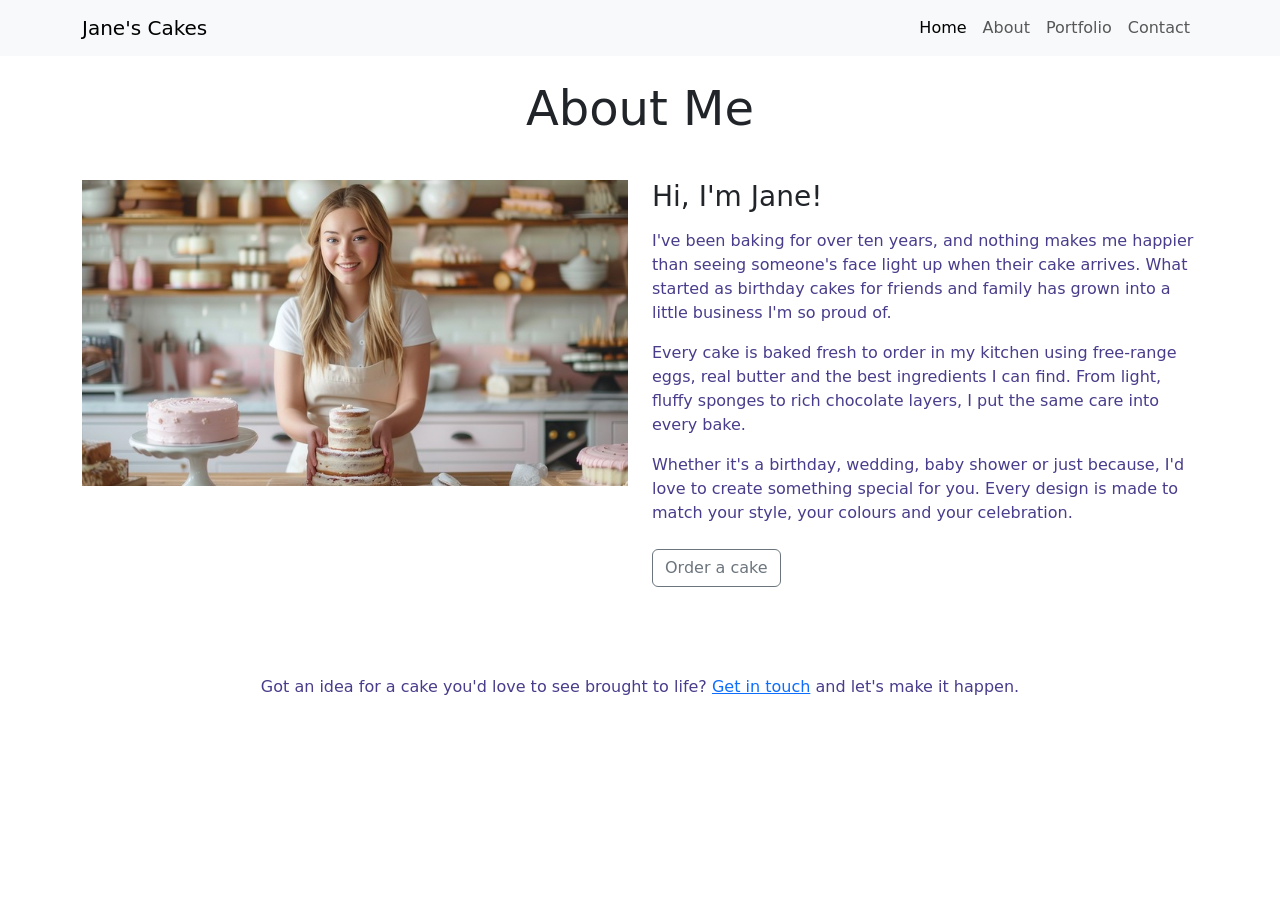
==== about.html @ 8e5c43bd "Add README documentation." ====
<!doctype html>
<html lang="en">
  <head>
    <meta charset="UTF-8" />
    <meta name="viewport" content="width=device-width, initial-scale=1.0" />
    <title> About ME </title>
    <!-- Bootstrap CSS Link -->
    <link
      href="https://cdn.jsdelivr.net/npm/bootstrap@5.3.3/dist/css/bootstrap.min.css"
      rel="stylesheet"
      integrity="sha384-QWTKZyjpPEjISv5WaRU9OFeRpok6YctnYmDr5pNlyT2bRjXh0JMhjY6hW+ALEwIH"
      crossorigin="anonymous"
    />
      <link rel="stylesheet" href="assets/css/style.css" />
  </head>

  <body>
   <nav class="navbar navbar-expand-sm bg-body-tertiary">
      <div class="container">
        <a class="navbar-brand" href="index.html">Jane's Cakes</a>
        <button
          class="navbar-toggler"
          type="button"
          data-bs-toggle="collapse"
          data-bs-target="#navbarSupportedContent"
          aria-controls="navbarSupportedContent"
          aria-expanded="false"
          aria-label="Toggle navigation"
        >
          <span class="navbar-toggler-icon"></span>
        </button>
        <div class="collapse navbar-collapse" id="navbarSupportedContent">
          <ul class="navbar-nav ms-auto">
            <li class="nav-item">
              <a class="nav-link active" aria-current="page" href="index.html">Home</a>
            </li>
            <li class="nav-item">
              <a class="nav-link" href="about.html">About</a>
            </li>
            <li class="nav-item">
              <a class="nav-link" href="portfolio.html">Portfolio</a>
            </li>
            <li class="nav-item">
              <a class="nav-link" href="contact.html">Contact</a>
            </li>
          </ul>
        </div>
      </div>
    </nav>


    <!-- main content -->
    <main>
      <!-- About section links to #about href in navbar -->

      <!-- portfolio section starts here -->
      <section id="about" class="container pb-4">
  <div class="row">
    <div class="col-12 text-center my-4">
      <h2 class="display-5">About Me</h2>
    </div>
  </div>

  <!-- new row for image + text -->
  <div class="row">
    <!-- image column (left) -->
    <div class="col-12 col-md-6 mb-4">
      <img
        src="assets/images/Jane.jpg"
        class="img-fluid"
        alt="Jane holding a layered cake in her kitchen"
      />
    </div>

    <!-- text column (right) -->
    <div class="col-12 col-md-6 mb-4 align-self-center">
      <h3 class="mb-3">Hi, I'm Jane!</h3>
      <p>  I've been baking for over ten years, and nothing makes me happier than
              seeing someone's face light up when their cake arrives. What started as
              birthday cakes for friends and family has grown into a little business
              I'm so proud of.</p>
      <p>
              Every cake is baked fresh to order in my kitchen using free-range eggs,
              real butter and the best ingredients I can find. From light, fluffy
              sponges to rich chocolate layers, I put the same care into every bake.
            </p>
          
      <p> Whether it's a birthday, wedding, baby shower or just because, I'd love
              to create something special for you. Every design is made to match your
              style, your colours and your celebration.</p>
      <a href="contact.html" class="btn btn-outline-secondary mt-2">Order a cake</a>
    </div>
  </div> <!-- close the new row -->
</section>       
    </main>

    <!-- Contact section -->
      <footer id="contact" class="container">
      <div class="row justify-content-center">
        <div class="col-12 text-center my-4">
          <p class="mt-3">
            Got an idea for a cake you'd love to see brought to life?
            <a href="contact.html">Get in touch</a> and let's make it happen.
          </p>
        </div>
      </div>
    </footer>

    <!-- Bootstrap JS Script-->
    <script
      src="https://cdn.jsdelivr.net/npm/bootstrap@5.3.3/dist/js/bootstrap.bundle.min.js"
      integrity="sha384-YvpcrYf0tY3lHB60NNkmXc5s9fDVZLESaAA55NDzOxhy9GkcIdslK1eN7N6jIeHz"
      crossorigin="anonymous"
    ></script>
  </body>
</html>
---- assets/css/style.css ----
.card-img-top {
  height: 250px; /* pick whatever height looks right */
  object-fit: cover; /* crops to fill the box without distorting */
}
.contact-form {
  background-color: #fdf2f4;
  padding: 1.5rem;
  border-radius: 12px;
  box-shadow: 0 4px 12px rgba(0, 0, 0, 0.08);
}
/* pink glow when you click into a box */
.contact-form .form-control:focus,
.contact-form .form-select:focus {
  border-color: #d98a9c;
  box-shadow: 0 0 0 0.2rem rgba(217, 138, 156, 0.25);
}

/* custom pink button */
.btn-cake {
  background-color: #d98a9c;
  color: white;
  border: none;
  border-radius: 8px;
  padding: 0.6rem;
  font-weight: 600;
}

p {
  color: darkslateblue;
}

.container {
  display: grid;
  /* grid-template-columns: 1fr 1fr 1fr; */
  grid-template-columns: 1fr;
  gap:10px;
  
}

@media only screen and (min-width: 768px) {
  body {
    grid-template-columns: 1fr 1fr 1fr;
  }
}
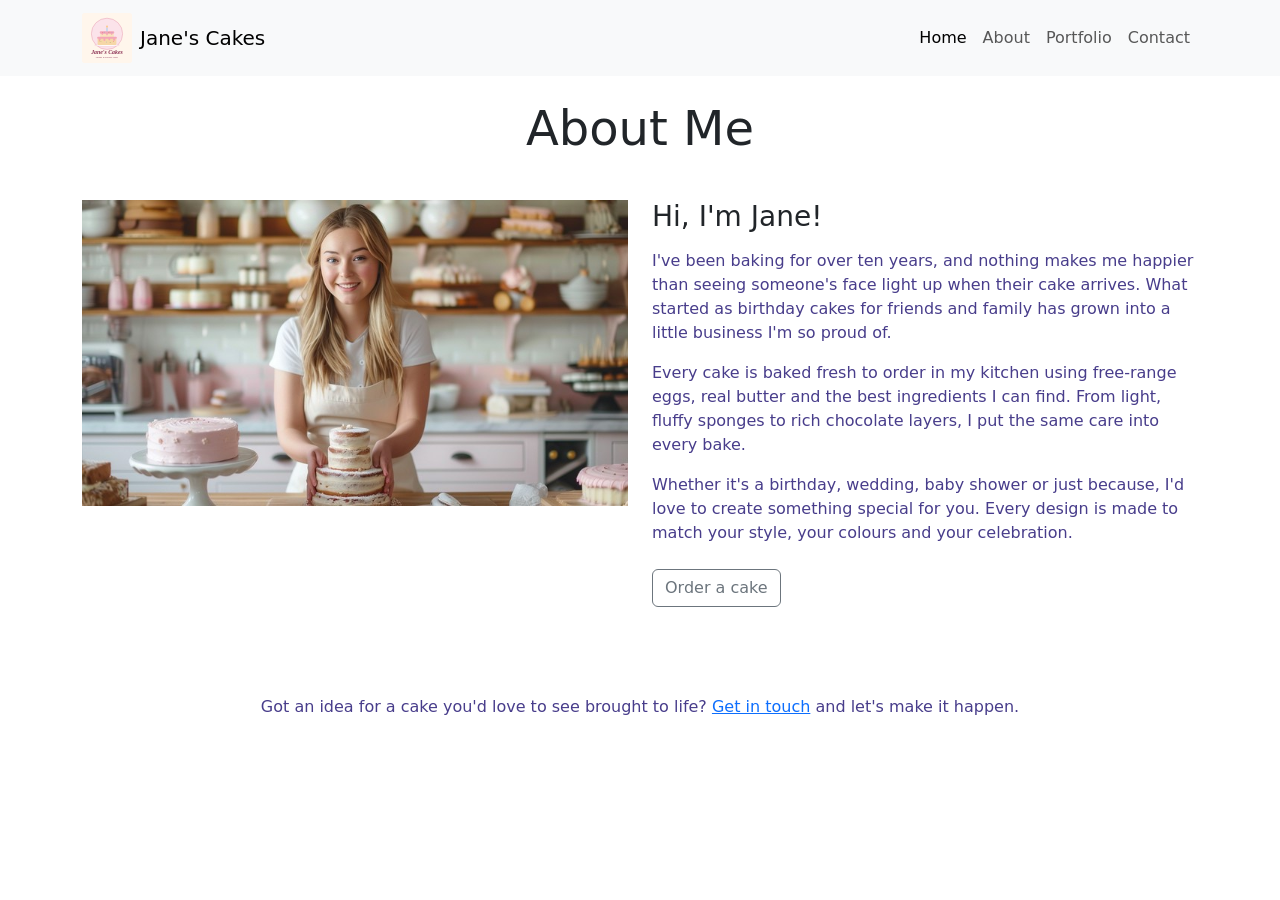
==== commit 7ac723e5: "Improve contact page layout, map styling and navbar logo" ====
--- a/about.html
+++ b/about.html
@@ -17,7 +17,10 @@
   <body>
    <nav class="navbar navbar-expand-sm bg-body-tertiary">
       <div class="container">
-        <a class="navbar-brand" href="index.html">Jane's Cakes</a>
+        <a class="navbar-brand d-flex align-items-center" href="index.html">
+          <img src="assets/images/Janes_Cakes_Logo.svg" alt="Jane's Cakes logo" class="logo me-2">
+          Jane's Cakes
+        </a>
         <button
           class="navbar-toggler"
           type="button"
--- a/assets/css/style.css
+++ b/assets/css/style.css
@@ -42,3 +42,37 @@
     grid-template-columns: 1fr 1fr 1fr;
   }
 }
+
+/* Portfolio card images: same height, cropped neatly */
+.portfolio-img {
+  height: 180px;
+  object-fit: cover;
+}
+
+/* Keep the logo within the navbar height */
+.logo {
+  height: 50px;
+  width: auto;
+}
+
+/* Contact page map: matches the form panel */
+.map-frame {
+  border: 0;
+  border-radius: 12px;
+  box-shadow: 0 4px 12px rgba(0, 0, 0, 0.08);
+  width: 100%;
+  height: 350px;
+}
+
+/* Contact details under the map */
+.contact-details {
+  background-color: #fdf2f4;
+  padding: 1rem 1.5rem;
+  border-radius: 12px;
+  font-style: normal;
+  color: darkslateblue;
+}
+
+.contact-details a {
+  color: #b5566e;
+}
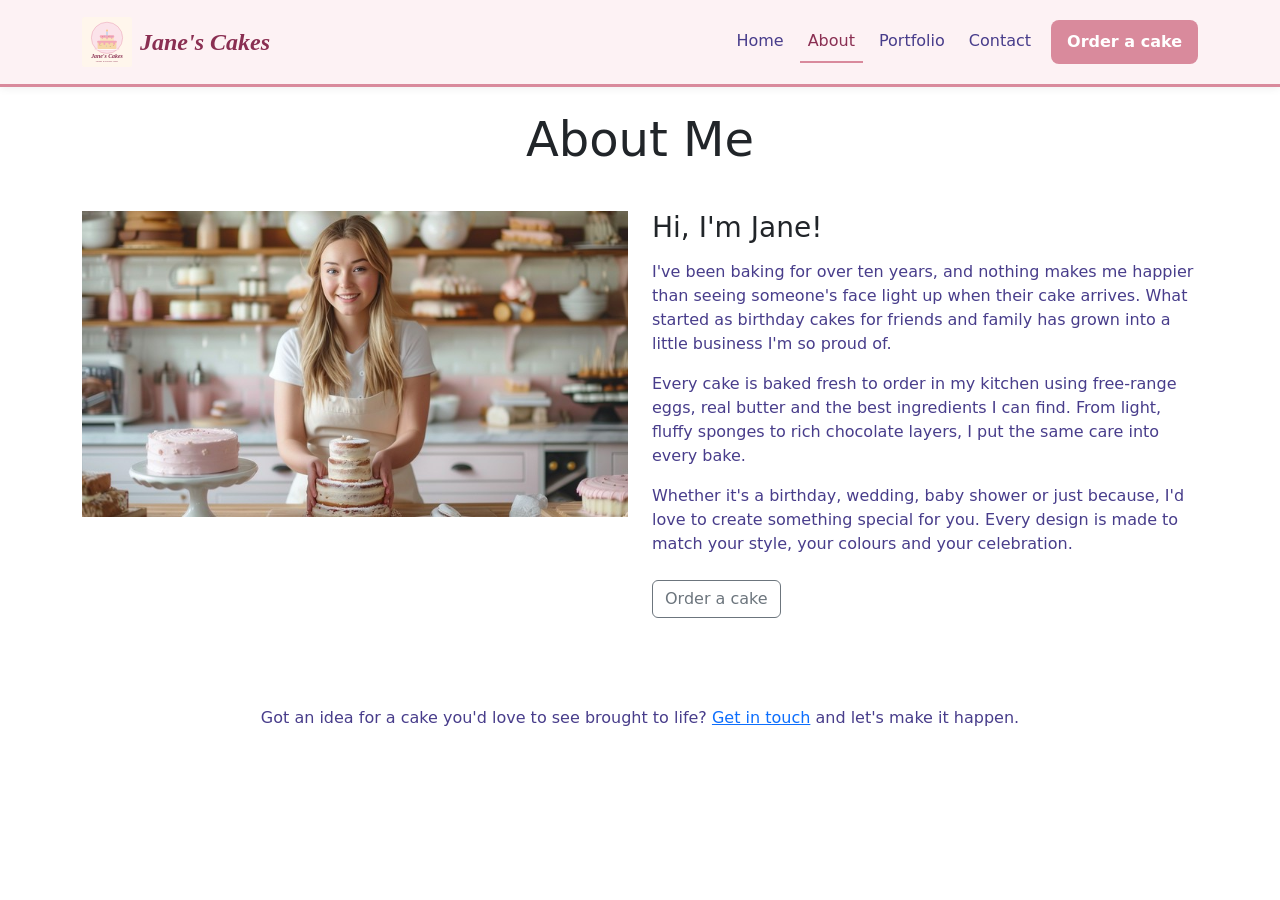
==== commit 5c7e2d7c: "Restyle navbar with brand colours, logo and Order a cake button" ====
--- a/about.html
+++ b/about.html
@@ -15,7 +15,7 @@
   </head>
 
   <body>
-   <nav class="navbar navbar-expand-sm bg-body-tertiary">
+   <nav class="navbar navbar-expand-sm sticky-top">
       <div class="container">
         <a class="navbar-brand d-flex align-items-center" href="index.html">
           <img src="assets/images/Janes_Cakes_Logo.svg" alt="Jane's Cakes logo" class="logo me-2">
@@ -33,18 +33,21 @@
           <span class="navbar-toggler-icon"></span>
         </button>
         <div class="collapse navbar-collapse" id="navbarSupportedContent">
-          <ul class="navbar-nav ms-auto">
+          <ul class="navbar-nav ms-auto align-items-sm-center">
             <li class="nav-item">
-              <a class="nav-link active" aria-current="page" href="index.html">Home</a>
+              <a class="nav-link" href="index.html">Home</a>
             </li>
             <li class="nav-item">
-              <a class="nav-link" href="about.html">About</a>
+              <a class="nav-link active" aria-current="page" href="about.html">About</a>
             </li>
             <li class="nav-item">
               <a class="nav-link" href="portfolio.html">Portfolio</a>
             </li>
             <li class="nav-item">
               <a class="nav-link" href="contact.html">Contact</a>
+            </li>
+            <li class="nav-item ms-sm-2 mt-2 mt-sm-0">
+              <a class="btn btn-cake px-3" href="contact.html">Order a cake</a>
             </li>
           </ul>
         </div>
--- a/assets/css/style.css
+++ b/assets/css/style.css
@@ -76,3 +76,73 @@
 .contact-details a {
   color: #b5566e;
 }
+
+.navbar {
+  background-color: #fdf2f4;
+  border-bottom: 3px solid #d98a9c;
+  box-shadow: 0 2px 8px rgba(0, 0, 0, 0.06);
+}
+
+.navbar-brand {
+  font-family: Georgia, "Times New Roman", serif;
+  font-style: italic;
+  font-weight: 700;
+  font-size: 1.5rem;
+  color: #8b2f52;
+}
+
+.navbar .nav-link {
+  color: darkslateblue;
+  font-weight: 500;
+  margin: 0 0.25rem;
+  border-bottom: 2px solid transparent;
+}
+
+.navbar .nav-link:hover,
+.navbar .nav-link.active {
+  color: #8b2f52;
+  border-bottom-color: #d98a9c;
+}
+
+.navbar {
+  padding-top: 0.75rem;
+  padding-bottom: 0.75rem;
+}
+/* ---------- Navbar ---------- */
+.navbar {
+  background-color: #fdf2f4;
+  border-bottom: 3px solid #d98a9c;
+  box-shadow: 0 2px 8px rgba(0, 0, 0, 0.06);
+  padding-top: 0.75rem;
+  padding-bottom: 0.75rem;
+}
+
+/* "Jane's Cakes" text styled to match the logo wordmark */
+.navbar-brand,
+.navbar-brand:hover {
+  font-family: Georgia, "Times New Roman", serif;
+  font-style: italic;
+  font-weight: 700;
+  font-size: 1.5rem;
+  color: #8a2f52;
+}
+
+/* Menu links: berry colour and pink underline for hover and current page */
+.navbar .nav-link {
+  color: darkslateblue;
+  font-weight: 500;
+  margin: 0 0.25rem;
+  border-bottom: 2px solid transparent;
+}
+
+.navbar .nav-link:hover,
+.navbar .nav-link.active {
+  color: #8a2f52;
+  border-bottom-color: #d98a9c;
+}
+
+/* Darker pink on hover for the custom button */
+.btn-cake:hover {
+  background-color: #c9768a;
+  color: white;
+}
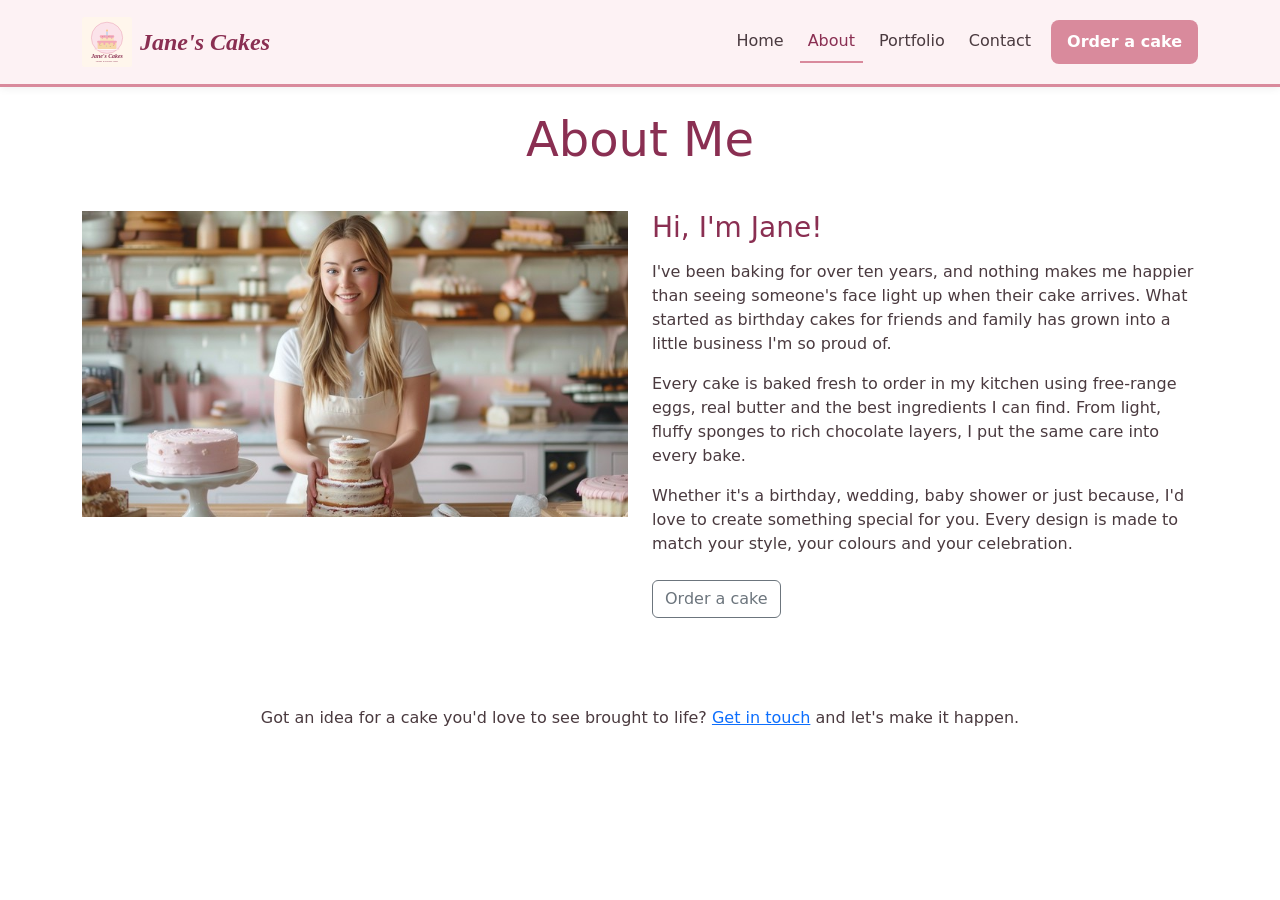
==== commit aebe7070: "Fix HTML validation: rename images, remove trailing slashes, add h1 headings" ====
--- a/about.html
+++ b/about.html
@@ -1,17 +1,16 @@
 <!doctype html>
 <html lang="en">
   <head>
-    <meta charset="UTF-8" />
-    <meta name="viewport" content="width=device-width, initial-scale=1.0" />
+    <meta charset="UTF-8">
+    <meta name="viewport" content="width=device-width, initial-scale=1.0">
     <title> About ME </title>
     <!-- Bootstrap CSS Link -->
     <link
       href="https://cdn.jsdelivr.net/npm/bootstrap@5.3.3/dist/css/bootstrap.min.css"
       rel="stylesheet"
       integrity="sha384-QWTKZyjpPEjISv5WaRU9OFeRpok6YctnYmDr5pNlyT2bRjXh0JMhjY6hW+ALEwIH"
-      crossorigin="anonymous"
-    />
-      <link rel="stylesheet" href="assets/css/style.css" />
+      crossorigin="anonymous">
+      <link rel="stylesheet" href="assets/css/style.css">
   </head>
 
   <body>
@@ -63,7 +62,7 @@
       <section id="about" class="container pb-4">
   <div class="row">
     <div class="col-12 text-center my-4">
-      <h2 class="display-5">About Me</h2>
+      <h1 class="display-5">About Me</h1>
     </div>
   </div>
 
@@ -74,8 +73,7 @@
       <img
         src="assets/images/Jane.jpg"
         class="img-fluid"
-        alt="Jane holding a layered cake in her kitchen"
-      />
+        alt="Jane holding a layered cake in her kitchen">
     </div>
 
     <!-- text column (right) -->
--- a/assets/css/style.css
+++ b/assets/css/style.css
@@ -1,113 +1,28 @@
-.card-img-top {
-  height: 250px; /* pick whatever height looks right */
-  object-fit: cover; /* crops to fill the box without distorting */
-}
-.contact-form {
-  background-color: #fdf2f4;
-  padding: 1.5rem;
-  border-radius: 12px;
-  box-shadow: 0 4px 12px rgba(0, 0, 0, 0.08);
-}
-/* pink glow when you click into a box */
-.contact-form .form-control:focus,
-.contact-form .form-select:focus {
-  border-color: #d98a9c;
-  box-shadow: 0 0 0 0.2rem rgba(217, 138, 156, 0.25);
+/* ==========================================
+   Colours
+   Pale pink  #fdf2f4   Pink     #d98a9c
+   Berry      #8a2f52   Charcoal #4a3a3f
+   ========================================== */
+
+/* ---------- Text ---------- */
+p {
+  color: #4a3a3f; /* warm charcoal: soft, easy to read, suits the pinks */
 }
 
-/* custom pink button */
-.btn-cake {
-  background-color: #d98a9c;
-  color: white;
-  border: none;
-  border-radius: 8px;
-  padding: 0.6rem;
-  font-weight: 600;
+h1,
+h2,
+h3 {
+  color: #8a2f52; /* berry, from the logo */
 }
 
-p {
-  color: darkslateblue;
+/* ---------- Layout ---------- */
+/* Note: this overrides Bootstrap's .container on every page */
+.container {
+  display: grid;
+  grid-template-columns: 1fr;
+  gap: 10px;
 }
 
-.container {
-  display: grid;
-  /* grid-template-columns: 1fr 1fr 1fr; */
-  grid-template-columns: 1fr;
-  gap:10px;
-  
-}
-
-@media only screen and (min-width: 768px) {
-  body {
-    grid-template-columns: 1fr 1fr 1fr;
-  }
-}
-
-/* Portfolio card images: same height, cropped neatly */
-.portfolio-img {
-  height: 180px;
-  object-fit: cover;
-}
-
-/* Keep the logo within the navbar height */
-.logo {
-  height: 50px;
-  width: auto;
-}
-
-/* Contact page map: matches the form panel */
-.map-frame {
-  border: 0;
-  border-radius: 12px;
-  box-shadow: 0 4px 12px rgba(0, 0, 0, 0.08);
-  width: 100%;
-  height: 350px;
-}
-
-/* Contact details under the map */
-.contact-details {
-  background-color: #fdf2f4;
-  padding: 1rem 1.5rem;
-  border-radius: 12px;
-  font-style: normal;
-  color: darkslateblue;
-}
-
-.contact-details a {
-  color: #b5566e;
-}
-
-.navbar {
-  background-color: #fdf2f4;
-  border-bottom: 3px solid #d98a9c;
-  box-shadow: 0 2px 8px rgba(0, 0, 0, 0.06);
-}
-
-.navbar-brand {
-  font-family: Georgia, "Times New Roman", serif;
-  font-style: italic;
-  font-weight: 700;
-  font-size: 1.5rem;
-  color: #8b2f52;
-}
-
-.navbar .nav-link {
-  color: darkslateblue;
-  font-weight: 500;
-  margin: 0 0.25rem;
-  border-bottom: 2px solid transparent;
-}
-
-.navbar .nav-link:hover,
-.navbar .nav-link.active {
-  color: #8b2f52;
-  border-bottom-color: #d98a9c;
-}
-
-.navbar {
-  padding-top: 0.75rem;
-  padding-bottom: 0.75rem;
-}
 /* ---------- Navbar ---------- */
 .navbar {
   background-color: #fdf2f4;
@@ -115,6 +30,12 @@
   box-shadow: 0 2px 8px rgba(0, 0, 0, 0.06);
   padding-top: 0.75rem;
   padding-bottom: 0.75rem;
+}
+
+/* Keep the logo within the navbar height */
+.logo {
+  height: 50px;
+  width: auto;
 }
 
 /* "Jane's Cakes" text styled to match the logo wordmark */
@@ -129,7 +50,7 @@
 
 /* Menu links: berry colour and pink underline for hover and current page */
 .navbar .nav-link {
-  color: darkslateblue;
+  color: #4a3a3f;
   font-weight: 500;
   margin: 0 0.25rem;
   border-bottom: 2px solid transparent;
@@ -141,8 +62,62 @@
   border-bottom-color: #d98a9c;
 }
 
-/* Darker pink on hover for the custom button */
+/* ---------- Buttons ---------- */
+.btn-cake {
+  background-color: #d98a9c;
+  color: white;
+  border: none;
+  border-radius: 8px;
+  padding: 0.6rem;
+  font-weight: 600;
+}
+
 .btn-cake:hover {
-  background-color: #c9768a;
+  background-color: #c9768a; /* slightly darker pink on hover */
   color: white;
 }
+
+/* ---------- Cards ---------- */
+.card-img-top {
+  height: 250px;    /* home page card images */
+  object-fit: cover; /* crops to fill the box without distorting */
+}
+
+.portfolio-img {
+  height: 180px; /* smaller images for the 4-column portfolio grid */
+}
+
+/* ---------- Contact page ---------- */
+.contact-form {
+  background-color: #fdf2f4;
+  padding: 1.5rem;
+  border-radius: 12px;
+  box-shadow: 0 4px 12px rgba(0, 0, 0, 0.08);
+}
+
+/* Pink glow when you click into a box */
+.contact-form .form-control:focus,
+.contact-form .form-select:focus {
+  border-color: #d98a9c;
+  box-shadow: 0 0 0 0.2rem rgba(217, 138, 156, 0.25);
+}
+
+.map-frame {
+  border: 0;
+  border-radius: 12px;
+  box-shadow: 0 4px 12px rgba(0, 0, 0, 0.08);
+  width: 100%;
+  height: 350px;
+}
+
+.contact-details {
+  background-color: #fdf2f4;
+  padding: 1rem 1.5rem;
+  border-radius: 12px;
+  font-style: normal;
+  color: #4a3a3f;
+}
+
+.contact-details a {
+  color: #8a2f52;
+}
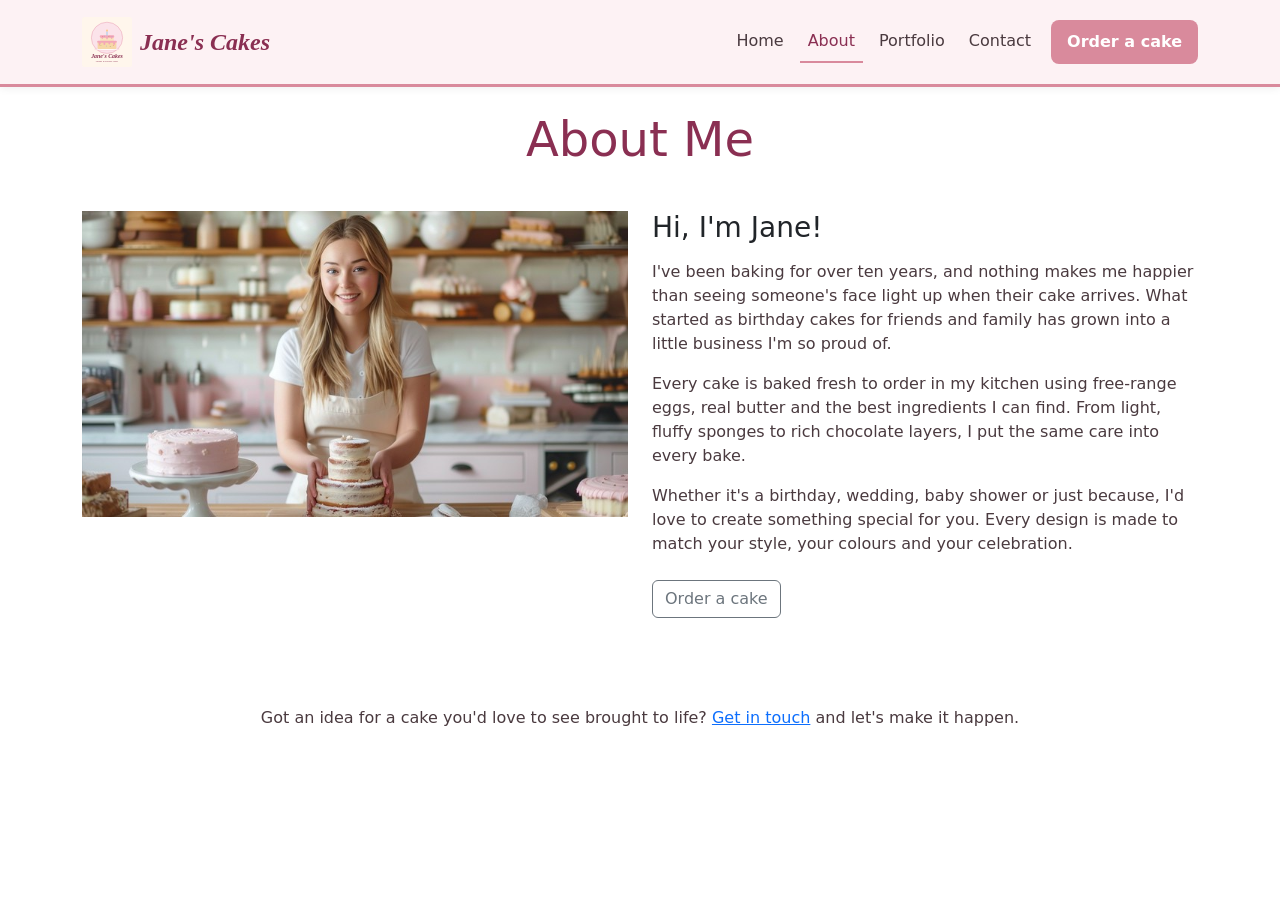
==== commit fdf8cd89: "Fix heading order for HTML validation" ====
--- a/about.html
+++ b/about.html
@@ -78,7 +78,7 @@
 
     <!-- text column (right) -->
     <div class="col-12 col-md-6 mb-4 align-self-center">
-      <h3 class="mb-3">Hi, I'm Jane!</h3>
+      <h2 class="h3 mb-3">Hi, I'm Jane!</h2>
       <p>  I've been baking for over ten years, and nothing makes me happier than
               seeing someone's face light up when their cake arrives. What started as
               birthday cakes for friends and family has grown into a little business
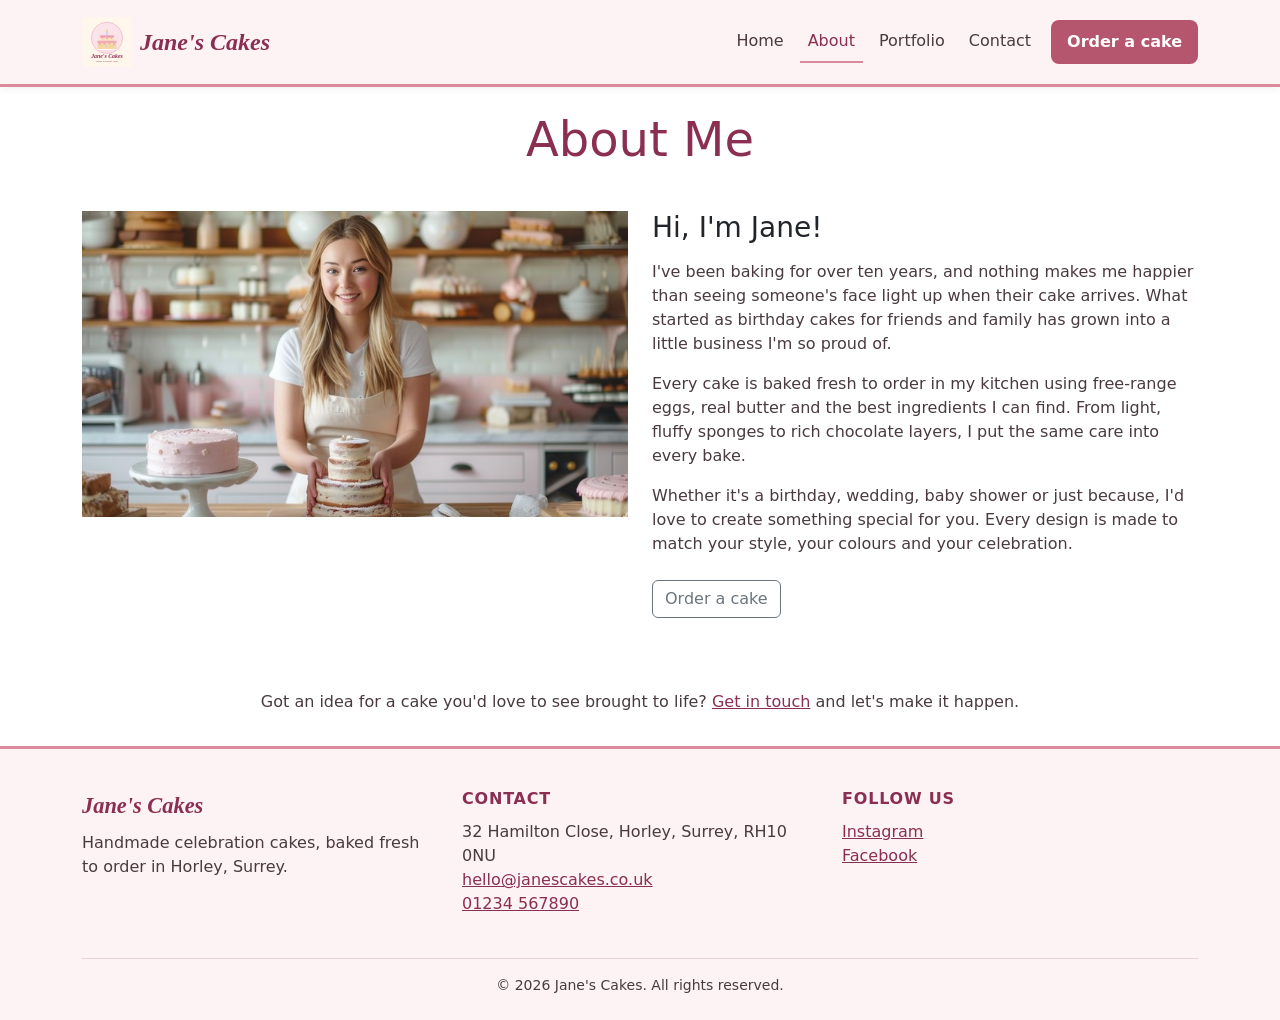
==== commit b7d9d911: "Add site-wide footer and brand-coloured links" ====
--- a/about.html
+++ b/about.html
@@ -3,6 +3,7 @@
   <head>
     <meta charset="UTF-8">
     <meta name="viewport" content="width=device-width, initial-scale=1.0">
+    <meta name="description" content="Meet Jane, the baker behind Jane's Cakes, creating custom celebration cakes in Horley, Surrey.">
     <title> About ME </title>
     <!-- Bootstrap CSS Link -->
     <link
@@ -11,6 +12,7 @@
       integrity="sha384-QWTKZyjpPEjISv5WaRU9OFeRpok6YctnYmDr5pNlyT2bRjXh0JMhjY6hW+ALEwIH"
       crossorigin="anonymous">
       <link rel="stylesheet" href="assets/css/style.css">
+      <link rel="icon" href="assets/images/Janes_Cakes_Logo.svg" type="image/svg+xml">
   </head>
 
   <body>
@@ -98,15 +100,41 @@
 </section>       
     </main>
 
-    <!-- Contact section -->
-      <footer id="contact" class="container">
-      <div class="row justify-content-center">
-        <div class="col-12 text-center my-4">
-          <p class="mt-3">
-            Got an idea for a cake you'd love to see brought to life?
-            <a href="contact.html">Get in touch</a> and let's make it happen.
-          </p>
+    <!-- Call to action (not shown on the contact page) -->
+    <aside class="container text-center my-4">
+      <p class="cta-text mb-0">
+        Got an idea for a cake you'd love to see brought to life?
+        <a href="contact.html">Get in touch</a> and let's make it happen.
+      </p>
+    </aside>
+
+    <!-- Site footer (same on every page) -->
+    <footer class="site-footer">
+      <div class="container">
+        <div class="row row-cols-1 row-cols-md-3 g-4">
+          <div class="col">
+            <p class="footer-brand">Jane's Cakes</p>
+            <p>Handmade celebration cakes, baked fresh to order in Horley, Surrey.</p>
+          </div>
+          <div class="col">
+            <h2 class="footer-heading">Contact</h2>
+            <!-- TODO: replace with real email and phone number, or remove -->
+            <address class="mb-0">
+              32 Hamilton Close, Horley, Surrey, RH10 0NU<br>
+              <a href="mailto:hello@janescakes.co.uk">hello@janescakes.co.uk</a><br>
+              <a href="tel:+441234567890">01234 567890</a>
+            </address>
+          </div>
+          <div class="col">
+            <h2 class="footer-heading">Follow us</h2>
+            <!-- TODO: replace with Jane's real social media pages -->
+            <ul class="list-unstyled mb-0">
+              <li><a href="https://www.instagram.com/" target="_blank" rel="noopener" aria-label="Instagram (opens in a new tab)">Instagram</a></li>
+              <li><a href="https://www.facebook.com/" target="_blank" rel="noopener" aria-label="Facebook (opens in a new tab)">Facebook</a></li>
+            </ul>
+          </div>
         </div>
+        <p class="footer-copy">&copy; 2026 Jane's Cakes. All rights reserved.</p>
       </div>
     </footer>
 
--- a/assets/css/style.css
+++ b/assets/css/style.css
@@ -2,6 +2,7 @@
    Colours
    Pale pink  #fdf2f4   Pink     #d98a9c
    Berry      #8a2f52   Charcoal #4a3a3f
+   Button     #b5566e
    ========================================== */
 
 /* ---------- Text ---------- */
@@ -64,7 +65,7 @@
 
 /* ---------- Buttons ---------- */
 .btn-cake {
-  background-color: #d98a9c;
+  background-color: #b5566e; /* deeper pink: white text passes WCAG AA contrast (4.6:1) */
   color: white;
   border: none;
   border-radius: 8px;
@@ -73,7 +74,7 @@
 }
 
 .btn-cake:hover {
-  background-color: #c9768a; /* slightly darker pink on hover */
+  background-color: #9c3f58; /* darker pink on hover */
   color: white;
 }
 
@@ -120,4 +121,74 @@
 
 .contact-details a {
   color: #8a2f52;
-}+}
+/* Delivery & collection cards (contact page) */
+.info-card {
+  background-color: #fdf2f4;
+  border-left: 4px solid #d98a9c;
+  border-radius: 12px;
+  padding: 1.25rem 1.5rem;
+}
+
+.info-card p {
+  margin-bottom: 0;
+}
+
+/* ---------- Links ---------- */
+/* Brand-coloured links instead of Bootstrap's default blue */
+main a:not(.btn),
+.cta-text a {
+  color: #8a2f52;
+}
+
+main a:not(.btn):hover,
+.cta-text a:hover {
+  color: #b5566e;
+}
+
+/* ---------- Footer ---------- */
+.site-footer {
+  background-color: #fdf2f4;
+  border-top: 3px solid #d98a9c;
+  color: #4a3a3f;
+  padding: 2.5rem 0 1.5rem;
+  margin-top: 2rem;
+}
+
+.footer-brand {
+  font-family: Georgia, "Times New Roman", serif;
+  font-style: italic;
+  font-weight: 700;
+  font-size: 1.4rem;
+  color: #8a2f52;
+  margin-bottom: 0.5rem;
+}
+
+.footer-heading {
+  font-size: 1rem;
+  font-weight: 700;
+  text-transform: uppercase;
+  letter-spacing: 0.05em;
+  color: #8a2f52;
+  margin-bottom: 0.75rem;
+}
+
+.site-footer address {
+  font-style: normal;
+}
+
+.site-footer a {
+  color: #8a2f52;
+}
+
+.site-footer a:hover {
+  color: #5e1f37; /* darker berry keeps strong contrast on the pale pink */
+}
+
+.footer-copy {
+  text-align: center;
+  font-size: 0.875rem;
+  border-top: 1px solid #ecd3da;
+  padding-top: 1rem;
+  margin: 2rem 0 0;
+}
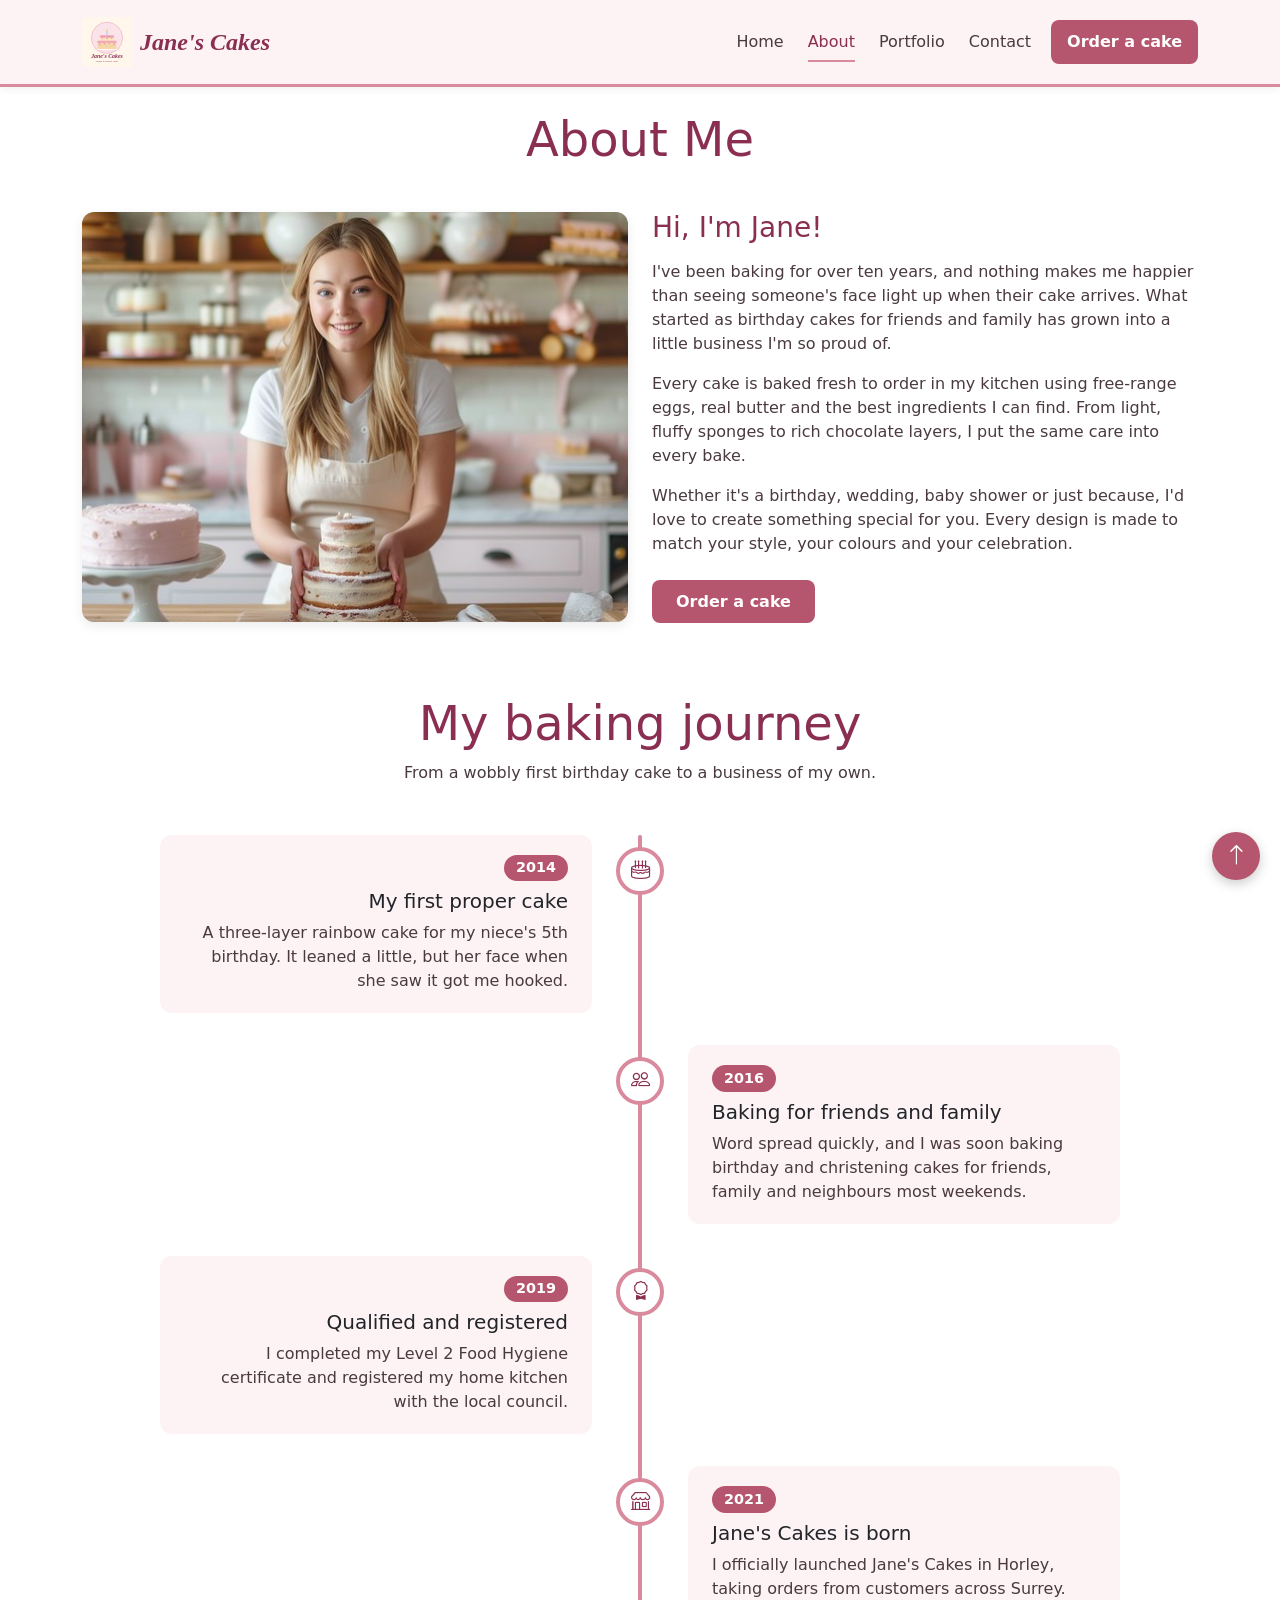
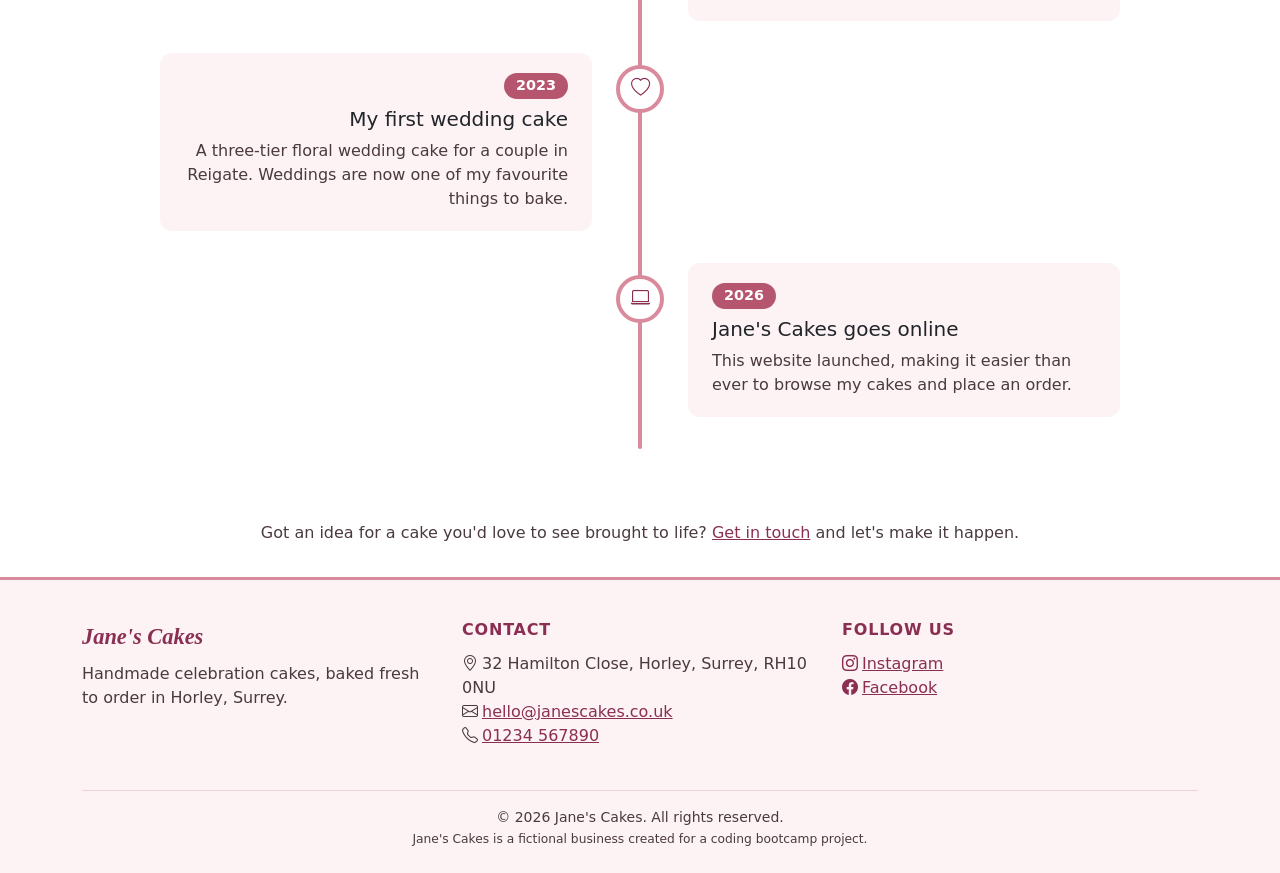
==== commit 954c0f40: "Add interactive features: reviews carousel, timeline, portfolio pop-ups, FAQ accordion, hover effect" ====
--- a/about.html
+++ b/about.html
@@ -11,11 +11,12 @@
       rel="stylesheet"
       integrity="sha384-QWTKZyjpPEjISv5WaRU9OFeRpok6YctnYmDr5pNlyT2bRjXh0JMhjY6hW+ALEwIH"
       crossorigin="anonymous">
-      <link rel="stylesheet" href="assets/css/style.css">
+      <link rel="stylesheet" href="https://cdn.jsdelivr.net/npm/bootstrap-icons@1.11.3/font/bootstrap-icons.min.css">
+    <link rel="stylesheet" href="assets/css/style.css">
       <link rel="icon" href="assets/images/Janes_Cakes_Logo.svg" type="image/svg+xml">
   </head>
 
-  <body>
+  <body id="top">
    <nav class="navbar navbar-expand-sm sticky-top">
       <div class="container">
         <a class="navbar-brand d-flex align-items-center" href="index.html">
@@ -57,7 +58,7 @@
 
 
     <!-- main content -->
-    <main>
+    <main class="fade-in">
       <!-- About section links to #about href in navbar -->
 
       <!-- portfolio section starts here -->
@@ -69,17 +70,17 @@
   </div>
 
   <!-- new row for image + text -->
-  <div class="row">
+  <div class="row align-items-center">
     <!-- image column (left) -->
     <div class="col-12 col-md-6 mb-4">
       <img
         src="assets/images/Jane.jpg"
-        class="img-fluid"
+        class="img-fluid hero-img"
         alt="Jane holding a layered cake in her kitchen">
     </div>
 
     <!-- text column (right) -->
-    <div class="col-12 col-md-6 mb-4 align-self-center">
+    <div class="col-12 col-md-6 mb-4">
       <h2 class="h3 mb-3">Hi, I'm Jane!</h2>
       <p>  I've been baking for over ten years, and nothing makes me happier than
               seeing someone's face light up when their cake arrives. What started as
@@ -94,10 +95,68 @@
       <p> Whether it's a birthday, wedding, baby shower or just because, I'd love
               to create something special for you. Every design is made to match your
               style, your colours and your celebration.</p>
-      <a href="contact.html" class="btn btn-outline-secondary mt-2">Order a cake</a>
+      <a href="contact.html" class="btn btn-cake px-4 mt-2">Order a cake</a>
     </div>
   </div> <!-- close the new row -->
-</section>       
+</section>
+
+      <!-- Timeline of Jane's baking journey -->
+      <section id="timeline" class="container pb-5">
+        <div class="text-center my-4">
+          <h2 class="display-5">My baking journey</h2>
+          <p>From a wobbly first birthday cake to a business of my own.</p>
+        </div>
+        <ol class="timeline">
+          <li class="timeline-item">
+            <span class="timeline-dot" aria-hidden="true"><i class="bi bi-cake2"></i></span>
+            <div class="timeline-content">
+              <span class="timeline-year">2014</span>
+              <h3 class="h5">My first proper cake</h3>
+              <p>A three-layer rainbow cake for my niece's 5th birthday. It leaned a little, but her face when she saw it got me hooked.</p>
+            </div>
+          </li>
+          <li class="timeline-item">
+            <span class="timeline-dot" aria-hidden="true"><i class="bi bi-people"></i></span>
+            <div class="timeline-content">
+              <span class="timeline-year">2016</span>
+              <h3 class="h5">Baking for friends and family</h3>
+              <p>Word spread quickly, and I was soon baking birthday and christening cakes for friends, family and neighbours most weekends.</p>
+            </div>
+          </li>
+          <li class="timeline-item">
+            <span class="timeline-dot" aria-hidden="true"><i class="bi bi-award"></i></span>
+            <div class="timeline-content">
+              <span class="timeline-year">2019</span>
+              <h3 class="h5">Qualified and registered</h3>
+              <p>I completed my Level 2 Food Hygiene certificate and registered my home kitchen with the local council.</p>
+            </div>
+          </li>
+          <li class="timeline-item">
+            <span class="timeline-dot" aria-hidden="true"><i class="bi bi-shop"></i></span>
+            <div class="timeline-content">
+              <span class="timeline-year">2021</span>
+              <h3 class="h5">Jane's Cakes is born</h3>
+              <p>I officially launched Jane's Cakes in Horley, taking orders from customers across Surrey.</p>
+            </div>
+          </li>
+          <li class="timeline-item">
+            <span class="timeline-dot" aria-hidden="true"><i class="bi bi-heart"></i></span>
+            <div class="timeline-content">
+              <span class="timeline-year">2023</span>
+              <h3 class="h5">My first wedding cake</h3>
+              <p>A three-tier floral wedding cake for a couple in Reigate. Weddings are now one of my favourite things to bake.</p>
+            </div>
+          </li>
+          <li class="timeline-item">
+            <span class="timeline-dot" aria-hidden="true"><i class="bi bi-laptop"></i></span>
+            <div class="timeline-content">
+              <span class="timeline-year">2026</span>
+              <h3 class="h5">Jane's Cakes goes online</h3>
+              <p>This website launched, making it easier than ever to browse my cakes and place an order.</p>
+            </div>
+          </li>
+        </ol>
+      </section>
     </main>
 
     <!-- Call to action (not shown on the contact page) -->
@@ -107,6 +166,9 @@
         <a href="contact.html">Get in touch</a> and let's make it happen.
       </p>
     </aside>
+
+    <!-- Back to top button -->
+    <a href="#top" class="back-to-top" aria-label="Back to top"><i class="bi bi-arrow-up" aria-hidden="true"></i></a>
 
     <!-- Site footer (same on every page) -->
     <footer class="site-footer">
@@ -120,21 +182,22 @@
             <h2 class="footer-heading">Contact</h2>
             <!-- TODO: replace with real email and phone number, or remove -->
             <address class="mb-0">
-              32 Hamilton Close, Horley, Surrey, RH10 0NU<br>
-              <a href="mailto:hello@janescakes.co.uk">hello@janescakes.co.uk</a><br>
-              <a href="tel:+441234567890">01234 567890</a>
+              <i class="bi bi-geo-alt me-1" aria-hidden="true"></i>32 Hamilton Close, Horley, Surrey, RH10 0NU<br>
+              <i class="bi bi-envelope me-1" aria-hidden="true"></i><a href="mailto:hello@janescakes.co.uk">hello@janescakes.co.uk</a><br>
+              <i class="bi bi-telephone me-1" aria-hidden="true"></i><a href="tel:+441234567890">01234 567890</a>
             </address>
           </div>
           <div class="col">
             <h2 class="footer-heading">Follow us</h2>
             <!-- TODO: replace with Jane's real social media pages -->
             <ul class="list-unstyled mb-0">
-              <li><a href="https://www.instagram.com/" target="_blank" rel="noopener" aria-label="Instagram (opens in a new tab)">Instagram</a></li>
-              <li><a href="https://www.facebook.com/" target="_blank" rel="noopener" aria-label="Facebook (opens in a new tab)">Facebook</a></li>
+              <li><a href="https://www.instagram.com/" target="_blank" rel="noopener" aria-label="Instagram (opens in a new tab)"><i class="bi bi-instagram me-1" aria-hidden="true"></i>Instagram</a></li>
+              <li><a href="https://www.facebook.com/" target="_blank" rel="noopener" aria-label="Facebook (opens in a new tab)"><i class="bi bi-facebook me-1" aria-hidden="true"></i>Facebook</a></li>
             </ul>
           </div>
         </div>
-        <p class="footer-copy">&copy; 2026 Jane's Cakes. All rights reserved.</p>
+        <p class="footer-copy">&copy; 2026 Jane's Cakes. All rights reserved.<br>
+          <span class="small">Jane's Cakes is a fictional business created for a coding bootcamp project.</span></p>
       </div>
     </footer>
 
--- a/assets/css/style.css
+++ b/assets/css/style.css
@@ -12,7 +12,8 @@
 
 h1,
 h2,
-h3 {
+h3,
+.h3 {
   color: #8a2f52; /* berry, from the logo */
 }
 
@@ -51,16 +52,35 @@
 
 /* Menu links: berry colour and pink underline for hover and current page */
 .navbar .nav-link {
+  position: relative;
   color: #4a3a3f;
   font-weight: 500;
   margin: 0 0.25rem;
-  border-bottom: 2px solid transparent;
+}
+
+/* Animated underline that slides in from the centre on hover */
+.navbar .nav-link::after {
+  content: "";
+  position: absolute;
+  left: 0.5rem;
+  right: 0.5rem;
+  bottom: 0;
+  height: 2px;
+  background-color: #d98a9c;
+  transform: scaleX(0);
+  transition: transform 0.25s ease;
 }
 
 .navbar .nav-link:hover,
+.navbar .nav-link:focus-visible,
 .navbar .nav-link.active {
   color: #8a2f52;
-  border-bottom-color: #d98a9c;
+}
+
+.navbar .nav-link:hover::after,
+.navbar .nav-link:focus-visible::after,
+.navbar .nav-link.active::after {
+  transform: scaleX(1);
 }
 
 /* ---------- Buttons ---------- */
@@ -192,3 +212,453 @@
   padding-top: 1rem;
   margin: 2rem 0 0;
 }
+
+/* ---------- Home and About intro images ---------- */
+/* 4:3 crop so the photo is closer to the height of the text beside it */
+.hero-img {
+  width: 100%;
+  aspect-ratio: 4 / 3;
+  object-fit: cover;
+  border-radius: 12px;
+  box-shadow: 0 4px 12px rgba(0, 0, 0, 0.08);
+}
+
+/* Home page: wider, shorter crop so the photo matches the height of the shorter text */
+.hero-img-wide {
+  aspect-ratio: 3 / 2;
+  object-position: center 35%; /* keep the faces in view */
+}
+
+/* ==========================================
+   Interactive features
+   ========================================== */
+
+/* ---------- Page fade-in ---------- */
+@keyframes fadeInUp {
+  from { opacity: 0; transform: translateY(16px); }
+  to   { opacity: 1; transform: none; } /* "none" so pop-ups and the sticky navbar still layer correctly */
+}
+
+.fade-in {
+  animation: fadeInUp 0.6s ease-out both;
+}
+
+/* ---------- Buttons ---------- */
+.btn-cake {
+  transition: background-color 0.2s ease, transform 0.2s ease, box-shadow 0.2s ease;
+}
+
+.btn-cake:hover,
+.btn-cake:focus-visible {
+  transform: translateY(-2px);
+  box-shadow: 0 6px 14px rgba(138, 47, 82, 0.25);
+}
+
+/* ---------- Hover zoom cards (home occasions) ---------- */
+.zoom-card {
+  overflow: hidden;
+  transition: transform 0.3s ease, box-shadow 0.3s ease;
+}
+
+.zoom-card .card-img-top {
+  transition: transform 0.4s ease;
+}
+
+.zoom-card:hover,
+.zoom-card:focus-within {
+  transform: translateY(-6px);
+  box-shadow: 0 12px 24px rgba(0, 0, 0, 0.12);
+}
+
+.zoom-card:hover .card-img-top,
+.zoom-card:focus-within .card-img-top {
+  transform: scale(1.08);
+}
+
+/* ---------- Back to top button ---------- */
+.back-to-top {
+  position: fixed;
+  right: 1.25rem;
+  bottom: 1.25rem;
+  z-index: 1030;
+  width: 48px;
+  height: 48px;
+  display: flex;
+  align-items: center;
+  justify-content: center;
+  border-radius: 50%;
+  background-color: #b5566e;
+  color: white;
+  font-size: 1.4rem;
+  text-decoration: none;
+  box-shadow: 0 4px 12px rgba(0, 0, 0, 0.2);
+  transition: background-color 0.2s ease, transform 0.2s ease;
+}
+
+.back-to-top:hover,
+.back-to-top:focus-visible {
+  background-color: #9c3f58;
+  color: white;
+  transform: translateY(-3px);
+}
+
+/* ---------- Form feedback (contact page) ---------- */
+/* While typing, a field's border turns green when the entry is valid and red when it isn't */
+.contact-form .form-control:focus:valid,
+.contact-form .form-select:focus:valid {
+  border-color: #198754;
+  box-shadow: 0 0 0 0.2rem rgba(25, 135, 84, 0.2);
+}
+
+.contact-form .form-control:focus:invalid,
+.contact-form .form-select:focus:invalid {
+  border-color: #dc3545;
+  box-shadow: 0 0 0 0.2rem rgba(220, 53, 69, 0.2);
+}
+
+/* ---------- Respect "reduce motion" settings ---------- */
+@media (prefers-reduced-motion: reduce) {
+  *,
+  *::before,
+  *::after {
+    animation: none !important;
+    transition: none !important;
+    scroll-behavior: auto !important;
+  }
+
+}
+
+html {
+  scroll-behavior: smooth;
+}
+
+/* ---------- How to order steps (home) ---------- */
+.step-card {
+  position: relative;
+  text-align: center;
+  background-color: #fdf2f4;
+  border-radius: 12px;
+  padding: 2rem 1.5rem 1.5rem;
+  transition: transform 0.3s ease, box-shadow 0.3s ease;
+}
+
+.step-card:hover {
+  transform: translateY(-6px);
+  box-shadow: 0 12px 24px rgba(0, 0, 0, 0.1);
+}
+
+.step-number {
+  position: absolute;
+  top: -16px;
+  left: 50%;
+  transform: translateX(-50%);
+  width: 36px;
+  height: 36px;
+  line-height: 36px;
+  border-radius: 50%;
+  background-color: #b5566e;
+  color: white;
+  font-weight: 700;
+}
+
+.step-icon {
+  display: block;
+  font-size: 2.5rem;
+  color: #8a2f52;
+  margin-bottom: 0.75rem;
+  transition: transform 0.3s ease;
+}
+
+.step-card:hover .step-icon {
+  transform: scale(1.15) rotate(-6deg);
+}
+
+.step-card p {
+  margin-bottom: 0;
+}
+
+/* ---------- Reviews carousel (home) ---------- */
+.reviews-carousel {
+  max-width: 760px;
+  margin: 0 auto;
+  padding-bottom: 2.5rem; /* room for the indicator dots */
+}
+
+.review-card {
+  text-align: center;
+  background-color: #fdf2f4;
+  border-radius: 12px;
+  padding: 2.5rem 4rem;
+  margin: 0;
+}
+
+.review-stars {
+  color: #b5566e;
+  font-size: 1.2rem;
+  margin-bottom: 1rem;
+  letter-spacing: 0.15rem;
+}
+
+.review-card .blockquote p {
+  font-style: italic;
+}
+
+.review-author {
+  font-weight: 600;
+  color: #8a2f52;
+}
+
+.reviews-carousel .carousel-indicators {
+  margin-bottom: 0;
+}
+
+/* Narrower arrow areas so they sit beside the review text, not on top of it */
+.reviews-carousel .carousel-control-prev,
+.reviews-carousel .carousel-control-next {
+  width: 3.5rem;
+}
+
+.reviews-carousel .carousel-indicators [data-bs-target] {
+  background-color: #b5566e;
+}
+
+@media (max-width: 575.98px) {
+  .review-card {
+    padding: 2rem 3rem;
+  }
+}
+
+/* ---------- Timeline (about) ---------- */
+.timeline {
+  position: relative;
+  list-style: none;
+  padding: 0;
+  margin: 0 auto;
+  max-width: 960px;
+}
+
+/* The vertical line */
+.timeline::before {
+  content: "";
+  position: absolute;
+  top: 0;
+  bottom: 0;
+  left: 24px;
+  width: 4px;
+  background-color: #d98a9c;
+  border-radius: 2px;
+}
+
+.timeline-item {
+  position: relative;
+  padding-left: 72px;
+  margin-bottom: 2rem;
+}
+
+/* The circle on the line, with an icon */
+.timeline-dot {
+  position: absolute;
+  left: 2px;
+  top: 0.75rem;
+  width: 48px;
+  height: 48px;
+  display: flex;
+  align-items: center;
+  justify-content: center;
+  border-radius: 50%;
+  background-color: white;
+  border: 4px solid #d98a9c;
+  color: #8a2f52;
+  font-size: 1.2rem;
+  transition: background-color 0.3s ease, color 0.3s ease, transform 0.3s ease;
+}
+
+.timeline-content {
+  background-color: #fdf2f4;
+  border-radius: 12px;
+  padding: 1.25rem 1.5rem;
+  transition: transform 0.3s ease, box-shadow 0.3s ease;
+}
+
+.timeline-content p {
+  margin-bottom: 0;
+}
+
+.timeline-year {
+  display: inline-block;
+  background-color: #b5566e;
+  color: white;
+  font-weight: 700;
+  font-size: 0.9rem;
+  padding: 0.15rem 0.75rem;
+  border-radius: 999px;
+  margin-bottom: 0.5rem;
+}
+
+/* Hover: the card lifts and the dot fills with colour */
+.timeline-item:hover .timeline-content {
+  transform: translateY(-4px);
+  box-shadow: 0 10px 20px rgba(0, 0, 0, 0.1);
+}
+
+.timeline-item:hover .timeline-dot {
+  background-color: #b5566e;
+  color: white;
+  transform: scale(1.1);
+}
+
+/* Each milestone fades in one after another */
+.timeline-item {
+  animation: fadeInUp 0.6s ease-out both;
+}
+.timeline-item:nth-child(2) { animation-delay: 0.1s; }
+.timeline-item:nth-child(3) { animation-delay: 0.2s; }
+.timeline-item:nth-child(4) { animation-delay: 0.3s; }
+.timeline-item:nth-child(5) { animation-delay: 0.4s; }
+.timeline-item:nth-child(6) { animation-delay: 0.5s; }
+
+/* Tablets and up: line in the centre, cards alternate left and right */
+@media (min-width: 768px) {
+  .timeline::before {
+    left: 50%;
+    transform: translateX(-50%);
+  }
+
+  .timeline-item {
+    width: 50%;
+    padding-left: 0;
+    padding-right: 48px;
+  }
+
+  .timeline-item:nth-child(even) {
+    margin-left: 50%;
+    padding-right: 0;
+    padding-left: 48px;
+  }
+
+  .timeline-dot {
+    left: auto;
+    right: -24px;
+  }
+
+  .timeline-item:nth-child(even) .timeline-dot {
+    right: auto;
+    left: -24px;
+  }
+
+  .timeline-item:nth-child(odd) .timeline-content {
+    text-align: right;
+  }
+}
+
+/* ---------- Portfolio: hover zoom, overlay and enlarge ---------- */
+.portfolio-card {
+  overflow: hidden;
+  transition: transform 0.3s ease, box-shadow 0.3s ease;
+}
+
+.portfolio-card:hover,
+.portfolio-card:focus-within {
+  transform: translateY(-6px);
+  box-shadow: 0 12px 24px rgba(0, 0, 0, 0.12);
+}
+
+/* The photo is a button that opens the enlarged version */
+.portfolio-zoom {
+  position: relative;
+  display: block;
+  width: 100%;
+  padding: 0;
+  border: 0;
+  background: none;
+  overflow: hidden;
+  cursor: zoom-in;
+}
+
+.portfolio-zoom img {
+  display: block;
+  width: 100%;
+  transition: transform 0.4s ease;
+}
+
+.portfolio-zoom:hover img,
+.portfolio-zoom:focus-visible img {
+  transform: scale(1.1);
+}
+
+/* "View larger" label that slides up over the photo */
+.portfolio-overlay {
+  position: absolute;
+  left: 0;
+  right: 0;
+  bottom: 0;
+  padding: 0.6rem;
+  background-color: rgba(138, 47, 82, 0.88);
+  color: white;
+  font-weight: 600;
+  transform: translateY(100%);
+  transition: transform 0.3s ease;
+}
+
+.portfolio-zoom:hover .portfolio-overlay,
+.portfolio-zoom:focus-visible .portfolio-overlay {
+  transform: translateY(0);
+}
+
+.portfolio-zoom:focus-visible {
+  outline: 3px solid #8a2f52;
+  outline-offset: -3px;
+}
+
+/* Enlarged photo in the pop-up */
+.modal-cake-img {
+  width: 100%;
+  height: auto;
+  max-height: 70vh;
+  object-fit: contain;
+  border-radius: 8px;
+}
+
+.modal-content {
+  border-radius: 12px;
+}
+
+.modal-header {
+  background-color: #fdf2f4;
+}
+
+/* ---------- FAQ accordion (contact) ---------- */
+.faq-accordion {
+  max-width: 860px;
+  margin: 0 auto;
+}
+
+.faq-accordion .accordion-item {
+  border-color: #ecd3da;
+}
+
+.faq-accordion .accordion-button {
+  font-weight: 600;
+  color: #4a3a3f;
+}
+
+.faq-accordion .accordion-button:hover {
+  background-color: #fdf2f4;
+}
+
+/* Open question: pink background, berry text */
+.faq-accordion .accordion-button:not(.collapsed) {
+  background-color: #fdf2f4;
+  color: #8a2f52;
+  box-shadow: inset 0 -1px 0 #ecd3da;
+}
+
+.faq-accordion .accordion-button:focus {
+  border-color: #d98a9c;
+  box-shadow: 0 0 0 0.2rem rgba(217, 138, 156, 0.35);
+}
+
+/* Berry-coloured arrow when a question is open */
+.faq-accordion {
+  --bs-accordion-btn-active-icon: url("data:image/svg+xml,%3csvg xmlns='http://www.w3.org/2000/svg' viewBox='0 0 16 16' fill='none' stroke='%238a2f52' stroke-linecap='round' stroke-linejoin='round'%3e%3cpath d='M2 5L8 11L14 5'/%3e%3c/svg%3e");
+}
